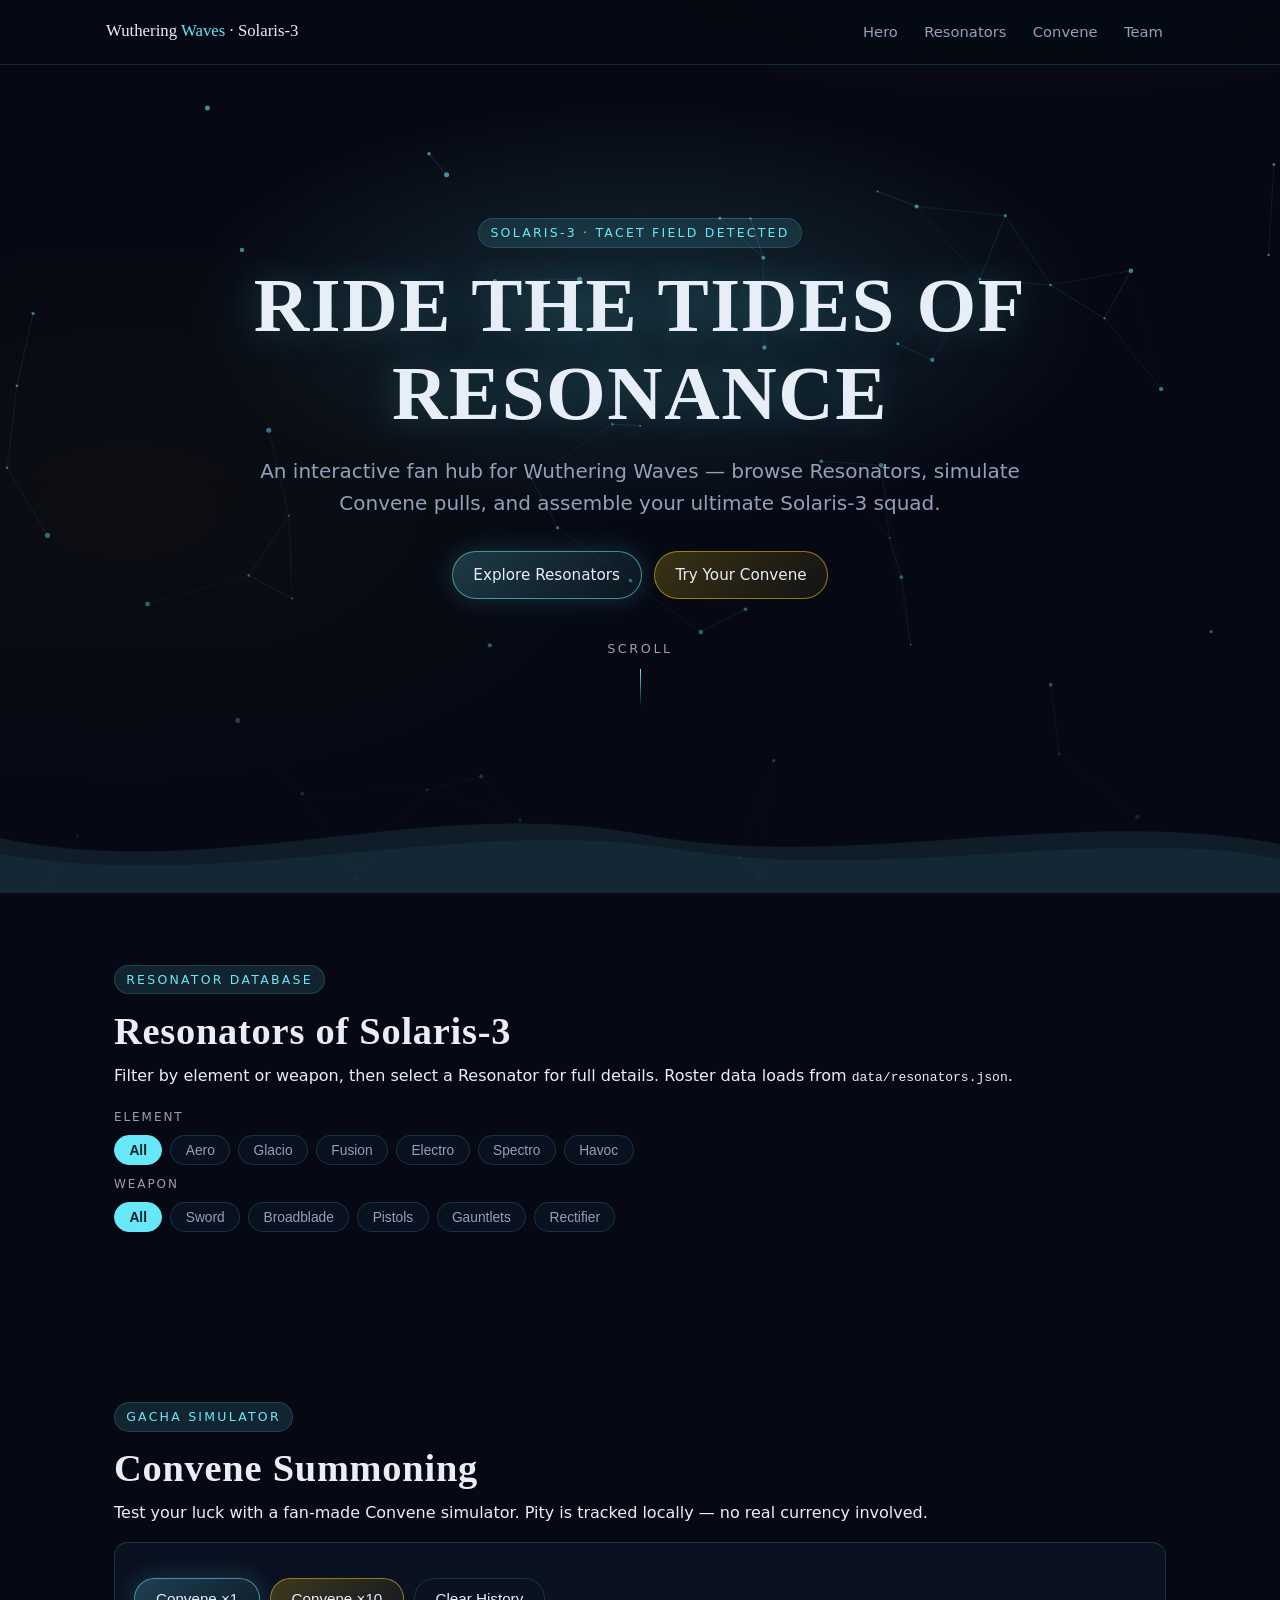
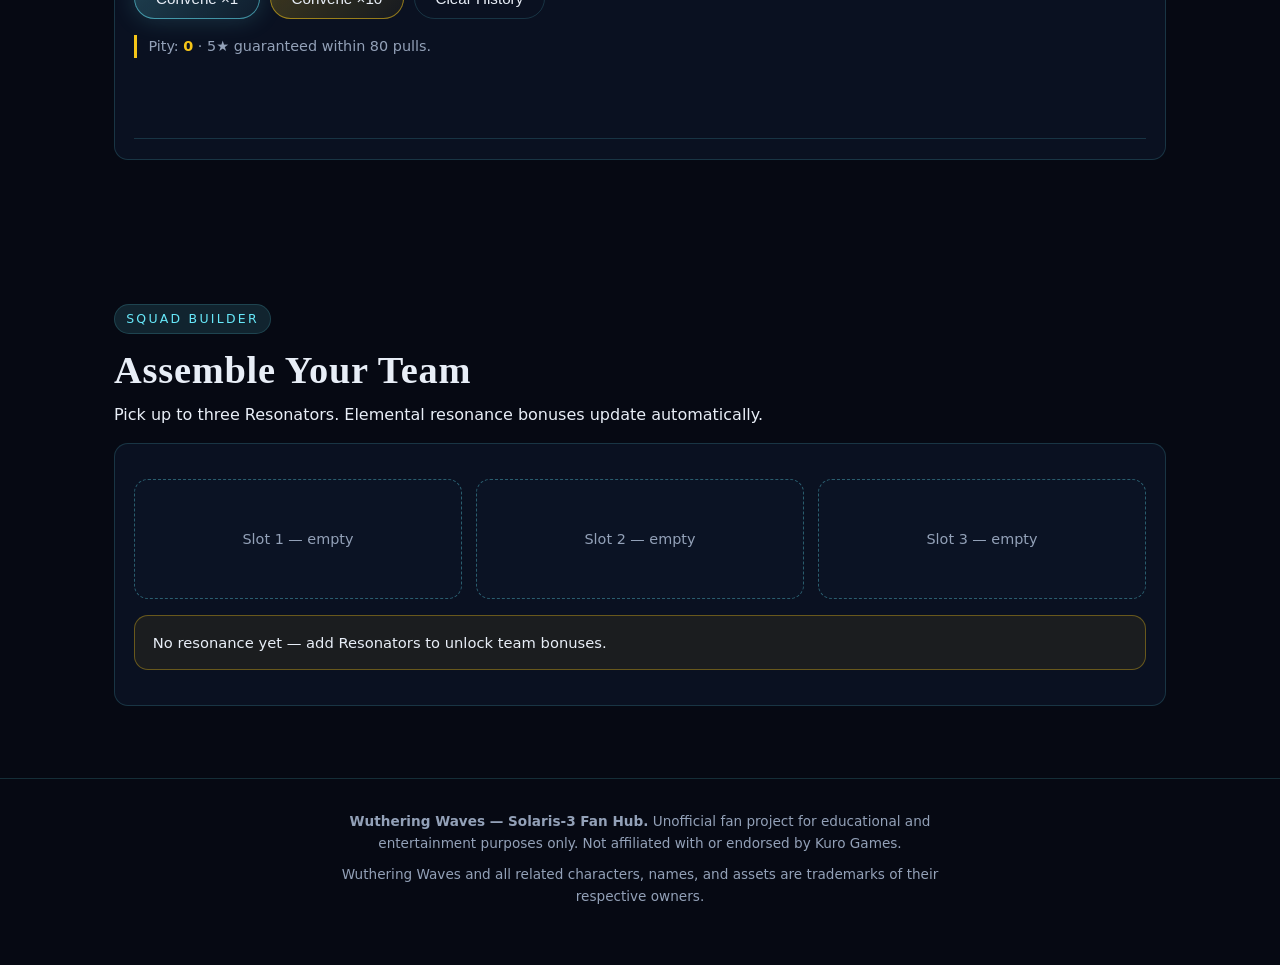
==== index.html @ 02909fed "initial commit" ====
<!DOCTYPE html>
<html lang="en">
<head>
  <meta charset="UTF-8" />
  <meta name="viewport" content="width=device-width, initial-scale=1.0" />
  <meta name="description" content="Wuthering Waves interactive fan website — explore resonators, convene, and team building on Solaris-3." />
  <title>Wuthering Waves — Solaris-3 Fan Hub</title>
  <link rel="stylesheet" href="styles/main.css" />
</head>
<body>
  <header>
    <nav aria-label="Primary">
      <a class="nav-brand" href="#hero">Wuthering <span>Waves</span> · Solaris-3</a>
      <ul class="nav-links">
        <li><a href="#hero">Hero</a></li>
        <li><a href="#resonators">Resonators</a></li>
        <li><a href="#convene">Convene</a></li>
        <li><a href="#team">Team</a></li>
      </ul>
    </nav>
  </header>

  <main>
    <!-- ================= HERO ================= -->
    <section id="hero" aria-labelledby="hero-title">
      <canvas id="tacet-canvas" aria-hidden="true"></canvas>
      <div class="hero-content">
        <span class="section-eyebrow">Solaris-3 · Tacet Field Detected</span>
        <h1 id="hero-title">RIDE THE TIDES OF RESONANCE</h1>
        <p id="hero-subtitle">An interactive fan hub for Wuthering Waves — browse Resonators, simulate Convene pulls, and assemble your ultimate Solaris-3 squad.</p>
        <div id="hero-cta">
          <a class="btn btn-primary" href="#resonators">Explore Resonators</a>
          <a class="btn btn-gold" href="#convene">Try Your Convene</a>
        </div>
        <div class="scroll-cue" aria-hidden="true">Scroll</div>
      </div>
      <svg class="waves" viewBox="0 0 1440 120" preserveAspectRatio="none" aria-hidden="true">
        <path class="wave-path" d="M0,64 C240,110 480,20 720,60 C960,100 1200,30 1440,70 L1440,120 L0,120 Z" fill="rgba(103,232,249,0.10)"></path>
        <path class="wave-path" d="M0,80 C260,120 520,40 760,75 C1000,110 1240,50 1440,85 L1440,120 L0,120 Z" fill="rgba(103,232,249,0.06)"></path>
      </svg>
    </section>

    <!-- ================= RESONATORS ================= -->
    <section id="resonators" aria-labelledby="resonators-heading">
      <span class="section-eyebrow">Resonator Database</span>
      <h2 id="resonators-heading">Resonators of Solaris-3</h2>
      <p class="lead">Filter by element or weapon, then select a Resonator for full details. Roster data loads from <code>data/resonators.json</code>.</p>

      <div id="filter-bar" role="toolbar" aria-label="Resonator filters">
        <div class="filter-row" aria-label="Filter by element">
          <span class="filter-label" id="filter-element-label">Element</span>
          <button class="filter-btn active" data-filter="All" aria-pressed="true">All</button>
          <button class="filter-btn" data-filter="Aero" aria-pressed="false">Aero</button>
          <button class="filter-btn" data-filter="Glacio" aria-pressed="false">Glacio</button>
          <button class="filter-btn" data-filter="Fusion" aria-pressed="false">Fusion</button>
          <button class="filter-btn" data-filter="Electro" aria-pressed="false">Electro</button>
          <button class="filter-btn" data-filter="Spectro" aria-pressed="false">Spectro</button>
          <button class="filter-btn" data-filter="Havoc" aria-pressed="false">Havoc</button>
        </div>
        <div class="filter-row" aria-label="Filter by weapon">
          <span class="filter-label" id="filter-weapon-label">Weapon</span>
          <button class="filter-btn active" data-weapon="All" aria-pressed="true">All</button>
          <button class="filter-btn" data-weapon="Sword" aria-pressed="false">Sword</button>
          <button class="filter-btn" data-weapon="Broadblade" aria-pressed="false">Broadblade</button>
          <button class="filter-btn" data-weapon="Pistols" aria-pressed="false">Pistols</button>
          <button class="filter-btn" data-weapon="Gauntlets" aria-pressed="false">Gauntlets</button>
          <button class="filter-btn" data-weapon="Rectifier" aria-pressed="false">Rectifier</button>
        </div>
      </div>

      <div id="resonator-grid" aria-live="polite">
        <noscript><p>Enable JavaScript to browse the Resonator roster.</p></noscript>
      </div>

      <div id="resonator-modal" class="hidden" role="dialog" aria-modal="true" aria-labelledby="modal-title">
        <div id="modal-card">
          <button id="modal-close" aria-label="Close details">✕</button>
          <!-- js/resonators.js renders details here -->
        </div>
      </div>
    </section>

    <!-- ================= CONVENE ================= -->
    <section id="convene" aria-labelledby="convene-heading">
      <span class="section-eyebrow">Gacha Simulator</span>
      <h2 id="convene-heading">Convene Summoning</h2>
      <p class="lead">Test your luck with a fan-made Convene simulator. Pity is tracked locally — no real currency involved.</p>
      <div class="convene-panel">
        <div class="convene-actions">
          <button id="pull-1" class="btn btn-primary" type="button">Convene ×1</button>
          <button id="pull-10" class="btn btn-gold" type="button">Convene ×10</button>
          <button id="clear-history" class="btn btn-ghost" type="button">Clear History</button>
        </div>
        <div id="pity-counter" aria-live="polite">Pity: <strong>0</strong> · 5★ guaranteed within 80 pulls.</div>
        <div id="convene-results" aria-live="polite"></div>
        <ul id="convene-history" aria-label="Convene history"></ul>
      </div>
    </section>

    <!-- ================= TEAM ================= -->
    <section id="team" aria-labelledby="team-heading">
      <span class="section-eyebrow">Squad Builder</span>
      <h2 id="team-heading">Assemble Your Team</h2>
      <p class="lead">Pick up to three Resonators. Elemental resonance bonuses update automatically.</p>
      <div class="team-panel">
        <div id="team-slots">
          <div class="team-slot" data-slot="0"><span class="slot-empty">Slot 1 — empty</span></div>
          <div class="team-slot" data-slot="1"><span class="slot-empty">Slot 2 — empty</span></div>
          <div class="team-slot" data-slot="2"><span class="slot-empty">Slot 3 — empty</span></div>
        </div>
        <div id="team-bonus" aria-live="polite">No resonance yet — add Resonators to unlock team bonuses.</div>
        <div id="roster-picker" aria-label="Resonator roster picker"></div>
      </div>
    </section>
  </main>

  <footer>
    <p><strong>Wuthering Waves — Solaris-3 Fan Hub.</strong> Unofficial fan project for educational and entertainment purposes only. Not affiliated with or endorsed by Kuro Games.</p>
    <p>Wuthering Waves and all related characters, names, and assets are trademarks of their respective owners.</p>
  </footer>

  <!-- Single module entry point: js/main.js imports and initializes all feature modules. -->
  <script type="module" src="js/main.js"></script>
</body>
</html>
---- styles/main.css ----
/* Solaris-3 dark cinematic theme — mobile-first, vanilla CSS */
:root {
  --bg: #060913;
  --bg-2: #0a1120;
  --panel: rgba(13, 22, 40, 0.72);
  --panel-solid: #0d1628;
  --line: rgba(103, 232, 249, 0.16);
  --text: #e8eef7;
  --muted: #93a1b8;
  --cyan: #67e8f9;
  --cyan-dim: rgba(103, 232, 249, 0.12);
  --gold: #f5c518;
  --gold-soft: rgba(245, 197, 24, 0.16);
  --danger: #f87171;
  --radius: 14px;
  --font-body: system-ui, -apple-system, "Segoe UI", Roboto, Helvetica, Arial, sans-serif;
  --font-heading: Georgia, "Times New Roman", "Noto Serif", serif;
}

* { box-sizing: border-box; }

html { scroll-behavior: smooth; }

body {
  margin: 0;
  background:
    radial-gradient(1200px 600px at 80% -10%, rgba(103, 232, 249, 0.08), transparent 60%),
    radial-gradient(900px 500px at 10% 20%, rgba(245, 197, 24, 0.05), transparent 55%),
    var(--bg);
  color: var(--text);
  font-family: var(--font-body);
  line-height: 1.6;
  min-height: 100vh;
}

h1, h2, h3 {
  font-family: var(--font-heading);
  letter-spacing: 0.02em;
  line-height: 1.15;
  margin: 0 0 0.6rem;
}

p { margin: 0 0 1rem; color: var(--muted); }
section p.lead { color: var(--text); }

a { color: var(--cyan); }
a:hover { color: #a5f3fc; }

.hidden { display: none !important; }

/* ---------- Header / nav ---------- */
header {
  position: sticky;
  top: 0;
  z-index: 50;
  background: rgba(6, 9, 19, 0.82);
  backdrop-filter: blur(12px);
  border-bottom: 1px solid var(--line);
}

header nav {
  max-width: 1100px;
  margin: 0 auto;
  padding: 0.8rem 1rem;
  display: flex;
  align-items: center;
  gap: 1rem;
}

.nav-brand {
  font-family: var(--font-heading);
  font-size: 1.05rem;
  color: var(--text);
  text-decoration: none;
  white-space: nowrap;
}
.nav-brand span { color: var(--cyan); }

.nav-links {
  list-style: none;
  display: flex;
  gap: 0.25rem;
  margin: 0 0 0 auto;
  padding: 0;
  flex-wrap: wrap;
}
.nav-links a {
  display: inline-block;
  padding: 0.45rem 0.7rem;
  border-radius: 999px;
  text-decoration: none;
  color: var(--muted);
  font-size: 0.92rem;
}
.nav-links a:hover,
.nav-links a:focus-visible {
  color: var(--text);
  background: var(--cyan-dim);
}

/* ---------- Layout ---------- */
main { display: block; }

section {
  max-width: 1100px;
  margin: 0 auto;
  padding: 3.5rem 1rem;
}

.section-eyebrow {
  display: inline-block;
  font-size: 0.78rem;
  letter-spacing: 0.18em;
  text-transform: uppercase;
  color: var(--cyan);
  border: 1px solid var(--line);
  background: var(--cyan-dim);
  padding: 0.25rem 0.7rem;
  border-radius: 999px;
  margin-bottom: 0.9rem;
}

section > h2 { font-size: clamp(1.6rem, 4vw, 2.4rem); }

/* ---------- Hero ---------- */
#hero {
  position: relative;
  max-width: none;
  min-height: 92vh;
  display: flex;
  align-items: center;
  justify-content: center;
  text-align: center;
  overflow: hidden;
  padding: 5rem 1rem 7rem;
  isolation: isolate;
}

#tacet-canvas {
  position: absolute;
  inset: 0;
  width: 100%;
  height: 100%;
  z-index: -2;
}

#hero::before {
  content: "";
  position: absolute;
  inset: 0;
  z-index: -1;
  background:
    radial-gradient(700px 320px at 50% 30%, rgba(103, 232, 249, 0.14), transparent 65%),
    linear-gradient(180deg, rgba(6, 9, 19, 0.25) 0%, rgba(6, 9, 19, 0.55) 70%, var(--bg) 100%);
  pointer-events: none;
}

.hero-content { max-width: 820px; }

#hero-title {
  font-size: clamp(2.4rem, 8vw, 4.8rem);
  text-shadow: 0 0 40px rgba(103, 232, 249, 0.25);
  overflow: hidden;
}
#hero-title .char { display: inline-block; will-change: transform, opacity; }
#hero-title .accent { color: var(--cyan); }

#hero-subtitle {
  font-size: clamp(1rem, 2.6vw, 1.25rem);
  color: var(--muted);
  max-width: 60ch;
  margin: 1rem auto 2rem;
}

#hero-cta {
  display: flex;
  gap: 0.75rem;
  justify-content: center;
  flex-wrap: wrap;
}

#hero .waves {
  position: absolute;
  left: 0;
  right: 0;
  bottom: -1px;
  width: 100%;
  height: 120px;
  pointer-events: none;
}
#hero .wave-path { opacity: 0.9; }

.scroll-cue {
  margin: 2.5rem auto 0;
  width: fit-content;
  color: var(--muted);
  font-size: 0.8rem;
  letter-spacing: 0.2em;
  text-transform: uppercase;
}
.scroll-cue::after {
  content: "";
  display: block;
  width: 1px;
  height: 38px;
  margin: 0.6rem auto 0;
  background: linear-gradient(var(--cyan), transparent);
}

/* ---------- Buttons ---------- */
.btn {
  appearance: none;
  border: 1px solid var(--line);
  background: var(--panel);
  color: var(--text);
  padding: 0.7rem 1.3rem;
  border-radius: 999px;
  font-size: 0.95rem;
  cursor: pointer;
  text-decoration: none;
  display: inline-block;
  transition: transform 0.15s ease, border-color 0.15s ease, background 0.15s ease, box-shadow 0.15s ease;
}
.btn:hover {
  border-color: var(--cyan);
  background: var(--cyan-dim);
  transform: translateY(-1px);
}
.btn:focus-visible {
  outline: 2px solid var(--cyan);
  outline-offset: 2px;
}
.btn-primary {
  background: linear-gradient(135deg, rgba(103, 232, 249, 0.22), rgba(103, 232, 249, 0.06));
  border-color: rgba(103, 232, 249, 0.55);
  box-shadow: 0 0 24px rgba(103, 232, 249, 0.18);
}
.btn-gold {
  border-color: rgba(245, 197, 24, 0.55);
  background: linear-gradient(135deg, rgba(245, 197, 24, 0.22), rgba(245, 197, 24, 0.05));
}
.btn-ghost { background: transparent; }
.btn:disabled { opacity: 0.5; cursor: not-allowed; transform: none; }

/* ---------- Resonators ---------- */
#filter-bar {
  display: flex;
  flex-direction: column;
  gap: 0.6rem;
  margin: 1.2rem 0 1.6rem;
}
.filter-row {
  display: flex;
  flex-wrap: wrap;
  gap: 0.5rem;
}
.filter-label {
  width: 100%;
  font-size: 0.75rem;
  letter-spacing: 0.16em;
  text-transform: uppercase;
  color: var(--muted);
}
.filter-btn {
  border: 1px solid var(--line);
  background: rgba(13, 22, 40, 0.6);
  color: var(--muted);
  border-radius: 999px;
  padding: 0.42rem 0.9rem;
  font-size: 0.86rem;
  cursor: pointer;
  transition: all 0.15s ease;
}
.filter-btn:hover { color: var(--text); border-color: var(--cyan); }
.filter-btn.active,
.filter-btn[aria-pressed="true"] {
  color: #06202a;
  background: var(--cyan);
  border-color: var(--cyan);
  font-weight: 600;
}

#resonator-grid {
  display: grid;
  grid-template-columns: 1fr;
  gap: 1rem;
}

/* Card shells — filled by js/resonators.js, styled here */
.resonator-card,
.card {
  background: var(--panel);
  border: 1px solid var(--line);
  border-radius: var(--radius);
  padding: 1.1rem;
  backdrop-filter: blur(8px);
  transition: transform 0.18s ease, border-color 0.18s ease, box-shadow 0.18s ease;
}
.resonator-card:hover,
.card:hover {
  transform: translateY(-3px);
  border-color: rgba(103, 232, 249, 0.5);
  box-shadow: 0 12px 40px rgba(0, 0, 0, 0.45), 0 0 24px rgba(103, 232, 249, 0.12);
}
.resonator-card h3 { margin-bottom: 0.3rem; }
.card-meta {
  display: flex;
  flex-wrap: wrap;
  gap: 0.4rem;
  margin: 0.6rem 0;
}
.tag {
  font-size: 0.75rem;
  border: 1px solid var(--line);
  border-radius: 999px;
  padding: 0.15rem 0.6rem;
  color: var(--muted);
}
.tag.element-Aero { color: #86efac; border-color: rgba(134, 239, 172, 0.4); }
.tag.element-Glacio { color: #bae6fd; border-color: rgba(186, 230, 253, 0.4); }
.tag.element-Fusion { color: #fdba74; border-color: rgba(253, 186, 116, 0.4); }
.tag.element-Electro { color: #c4b5fd; border-color: rgba(196, 181, 253, 0.4); }
.tag.element-Spectro { color: var(--gold); border-color: rgba(245, 197, 24, 0.45); }
.tag.element-Havoc { color: #f9a8d4; border-color: rgba(249, 168, 212, 0.4); }

/* Gold 5-star glow */
.rarity-5 {
  border-color: rgba(245, 197, 24, 0.55) !important;
  box-shadow: 0 0 0 1px rgba(245, 197, 24, 0.25), 0 0 28px rgba(245, 197, 24, 0.18);
}
.stars { color: var(--gold); letter-spacing: 0.1em; }
.rarity-4 .stars { color: #cbd5e1; }

/* ---------- Modal ---------- */
#resonator-modal {
  position: fixed;
  inset: 0;
  z-index: 100;
  display: flex;
  align-items: center;
  justify-content: center;
  padding: 1rem;
  background: rgba(3, 5, 12, 0.72);
  backdrop-filter: blur(6px);
}
#modal-card {
  position: relative;
  width: min(560px, 100%);
  max-height: 85vh;
  overflow: auto;
  background: var(--panel-solid);
  border: 1px solid rgba(103, 232, 249, 0.3);
  border-radius: 18px;
  padding: 1.6rem;
  box-shadow: 0 30px 80px rgba(0, 0, 0, 0.6);
}
#modal-close {
  position: absolute;
  top: 0.7rem;
  right: 0.7rem;
  width: 2.2rem;
  height: 2.2rem;
  border-radius: 50%;
  border: 1px solid var(--line);
  background: rgba(255, 255, 255, 0.06);
  color: var(--text);
  cursor: pointer;
  font-size: 1rem;
}
#modal-close:hover { border-color: var(--cyan); }

/* ---------- Convene ---------- */
#convene .convene-panel,
#team .team-panel {
  background: var(--panel);
  border: 1px solid var(--line);
  border-radius: var(--radius);
  padding: 1.2rem;
}
.convene-actions {
  display: flex;
  flex-wrap: wrap;
  gap: 0.6rem;
  margin: 1rem 0;
}
#pity-counter {
  font-size: 0.9rem;
  color: var(--muted);
  border-left: 3px solid var(--gold);
  padding-left: 0.7rem;
  margin: 0.8rem 0;
}
#pity-counter strong { color: var(--gold); }
#convene-results {
  display: grid;
  grid-template-columns: repeat(auto-fill, minmax(140px, 1fr));
  gap: 0.7rem;
  margin: 1rem 0;
  min-height: 3rem;
}
#convene-results .pull {
  border: 1px solid var(--line);
  border-radius: 10px;
  padding: 0.7rem;
  text-align: center;
  background: rgba(255, 255, 255, 0.03);
}
#convene-results .pull.gold {
  border-color: rgba(245, 197, 24, 0.6);
  background: var(--gold-soft);
  box-shadow: 0 0 18px rgba(245, 197, 24, 0.25);
}
#convene-history {
  list-style: none;
  margin: 0.6rem 0 0;
  padding: 0;
  max-height: 220px;
  overflow: auto;
  border-top: 1px solid var(--line);
}
#convene-history li {
  padding: 0.5rem 0.2rem;
  border-bottom: 1px solid rgba(103, 232, 249, 0.08);
  font-size: 0.9rem;
  color: var(--muted);
}

/* ---------- Team ---------- */
#team-slots {
  display: grid;
  grid-template-columns: 1fr;
  gap: 0.9rem;
  margin: 1rem 0;
}
.team-slot {
  min-height: 120px;
  border: 1px dashed rgba(103, 232, 249, 0.35);
  border-radius: var(--radius);
  background: rgba(13, 22, 40, 0.5);
  padding: 1rem;
  display: flex;
  align-items: center;
  justify-content: center;
  text-align: center;
  color: var(--muted);
  transition: border-color 0.15s ease, background 0.15s ease;
}
.team-slot.filled {
  border-style: solid;
  border-color: rgba(103, 232, 249, 0.5);
  color: var(--text);
  background: var(--panel);
}
.team-slot .slot-empty { font-size: 0.9rem; }
#team-bonus {
  border: 1px solid rgba(245, 197, 24, 0.35);
  background: rgba(245, 197, 24, 0.07);
  border-radius: var(--radius);
  padding: 0.9rem 1.1rem;
  margin: 1rem 0;
  font-size: 0.92rem;
}
#roster-picker {
  display: grid;
  grid-template-columns: repeat(auto-fill, minmax(150px, 1fr));
  gap: 0.7rem;
  margin-top: 1rem;
}
#roster-picker .pick {
  border: 1px solid var(--line);
  border-radius: 10px;
  background: rgba(255, 255, 255, 0.03);
  color: var(--text);
  padding: 0.7rem;
  cursor: pointer;
  font-size: 0.88rem;
}
#roster-picker .pick:hover { border-color: var(--cyan); }
#roster-picker .pick:disabled { opacity: 0.45; cursor: not-allowed; }

/* ---------- JS-rendered components (resonators / convene / team) ---------- */
/* Resonator cards — created by js/resonators.js as article.res-card */
.res-card {
  background: var(--panel);
  border: 1px solid var(--line);
  border-radius: var(--radius);
  padding: 1.1rem;
  backdrop-filter: blur(8px);
  cursor: pointer;
  transition: transform 0.18s ease, border-color 0.18s ease, box-shadow 0.18s ease;
}
.res-card:hover,
.res-card:focus-visible {
  transform: translateY(-3px);
  border-color: rgba(103, 232, 249, 0.5);
  box-shadow: 0 12px 40px rgba(0, 0, 0, 0.45), 0 0 24px rgba(103, 232, 249, 0.12);
}
.res-avatar {
  width: 3rem;
  height: 3rem;
  border-radius: 50%;
  display: flex;
  align-items: center;
  justify-content: center;
  font-family: var(--font-heading);
  font-size: 1.4rem;
  font-weight: 700;
  color: #060913;
  margin-bottom: 0.7rem;
}
.res-avatar-lg { width: 4rem; height: 4rem; font-size: 1.9rem; }
.res-name { margin-bottom: 0.3rem; }
.res-weapon, .res-role { font-size: 0.88rem; color: var(--muted); margin: 0 0 0.3rem; }
.res-rarity { color: var(--gold); letter-spacing: 0.1em; }
.res-description { font-size: 0.92rem; }
.res-skills { margin: 0.6rem 0 0; padding-left: 1.2rem; color: var(--muted); font-size: 0.9rem; }
.res-skills li { margin-bottom: 0.35rem; }
.res-skills-empty { color: var(--muted); font-size: 0.9rem; }
.res-empty { color: var(--muted); padding: 1rem 0; }
.element-badge {
  display: inline-block;
  font-size: 0.75rem;
  border: 1px solid var(--line);
  border-radius: 999px;
  padding: 0.15rem 0.6rem;
  color: var(--muted);
  margin-bottom: 0.4rem;
}
.element-badge.element-aero { color: #86efac; border-color: rgba(134, 239, 172, 0.4); }
.element-badge.element-glacio { color: #bae6fd; border-color: rgba(186, 230, 253, 0.4); }
.element-badge.element-fusion { color: #fdba74; border-color: rgba(253, 186, 116, 0.4); }
.element-badge.element-electro { color: #c4b5fd; border-color: rgba(196, 181, 253, 0.4); }
.element-badge.element-spectro { color: var(--gold); border-color: rgba(245, 197, 24, 0.45); }
.element-badge.element-havoc { color: #f9a8d4; border-color: rgba(249, 168, 212, 0.4); }

/* Convene pull cards — created by js/convene.js as .pull-card.rarity-N */
.pull-card {
  border: 1px solid var(--line);
  border-radius: 10px;
  padding: 0.7rem;
  text-align: center;
  background: rgba(255, 255, 255, 0.03);
  display: flex;
  flex-direction: column;
  gap: 0.25rem;
}
.pull-card.rarity-4 { border-color: rgba(203, 213, 225, 0.55); }
.pull-card.rarity-5 {
  border-color: rgba(245, 197, 24, 0.6);
  background: var(--gold-soft);
  box-shadow: 0 0 18px rgba(245, 197, 24, 0.25);
}
.pull-name { font-size: 0.88rem; color: var(--text); }
.pull-stars { font-size: 0.85rem; color: var(--muted); letter-spacing: 0.1em; }
.rarity-5 .pull-stars { color: var(--gold); }
.rarity-4 .pull-stars { color: #cbd5e1; }
/* Convene history rows — <li class="history-item rarity-N"> */
.history-item { display: flex; gap: 0.6rem; align-items: baseline; }
.history-item .history-no { color: var(--cyan); font-size: 0.8rem; min-width: 3ch; }
.history-item .history-name { flex: 1; color: var(--text); }
.history-item .history-stars { letter-spacing: 0.1em; }
.history-item.rarity-5 .history-stars { color: var(--gold); }
.history-item.rarity-4 .history-stars { color: #cbd5e1; }

/* Team builder — created by js/team.js */
.team-slot.selected {
  border-color: var(--gold);
  box-shadow: 0 0 0 1px rgba(245, 197, 24, 0.5), 0 0 18px rgba(245, 197, 24, 0.2);
}
.team-slot .slot-name { font-weight: 600; display: block; }
.team-slot .slot-meta { font-size: 0.85rem; color: var(--muted); display: block; }
.roster-btn {
  border: 1px solid var(--line);
  border-radius: 10px;
  background: rgba(255, 255, 255, 0.03);
  color: var(--text);
  padding: 0.7rem;
  cursor: pointer;
  font-size: 0.88rem;
  transition: border-color 0.15s ease, background 0.15s ease;
}
.roster-btn:hover { border-color: var(--cyan); }
.roster-btn.in-team {
  border-color: rgba(103, 232, 249, 0.6);
  background: var(--cyan-dim);
}

/* ---------- Footer ---------- */
footer {
  border-top: 1px solid var(--line);
  padding: 2rem 1rem 3rem;
  text-align: center;
  color: var(--muted);
  font-size: 0.85rem;
}
footer p { max-width: 70ch; margin: 0 auto 0.6rem; }

/* ---------- Breakpoints ---------- */
@media (min-width: 640px) {
  #resonator-grid { grid-template-columns: repeat(2, 1fr); }
  #team-slots { grid-template-columns: repeat(3, 1fr); }
  #filter-bar { flex-direction: row; flex-wrap: wrap; align-items: flex-end; }
  .filter-row { align-items: center; }
}

@media (min-width: 1024px) {
  #resonator-grid { grid-template-columns: repeat(4, 1fr); }
  section { padding: 4.5rem 1.5rem; }
}

/* ---------- Accessibility ---------- */
:focus-visible { outline: 2px solid var(--cyan); outline-offset: 2px; }

@media (prefers-reduced-motion: reduce) {
  html { scroll-behavior: auto; }
  *, *::before, *::after {
    animation-duration: 0.001s !important;
    transition-duration: 0.001s !important;
  }
}
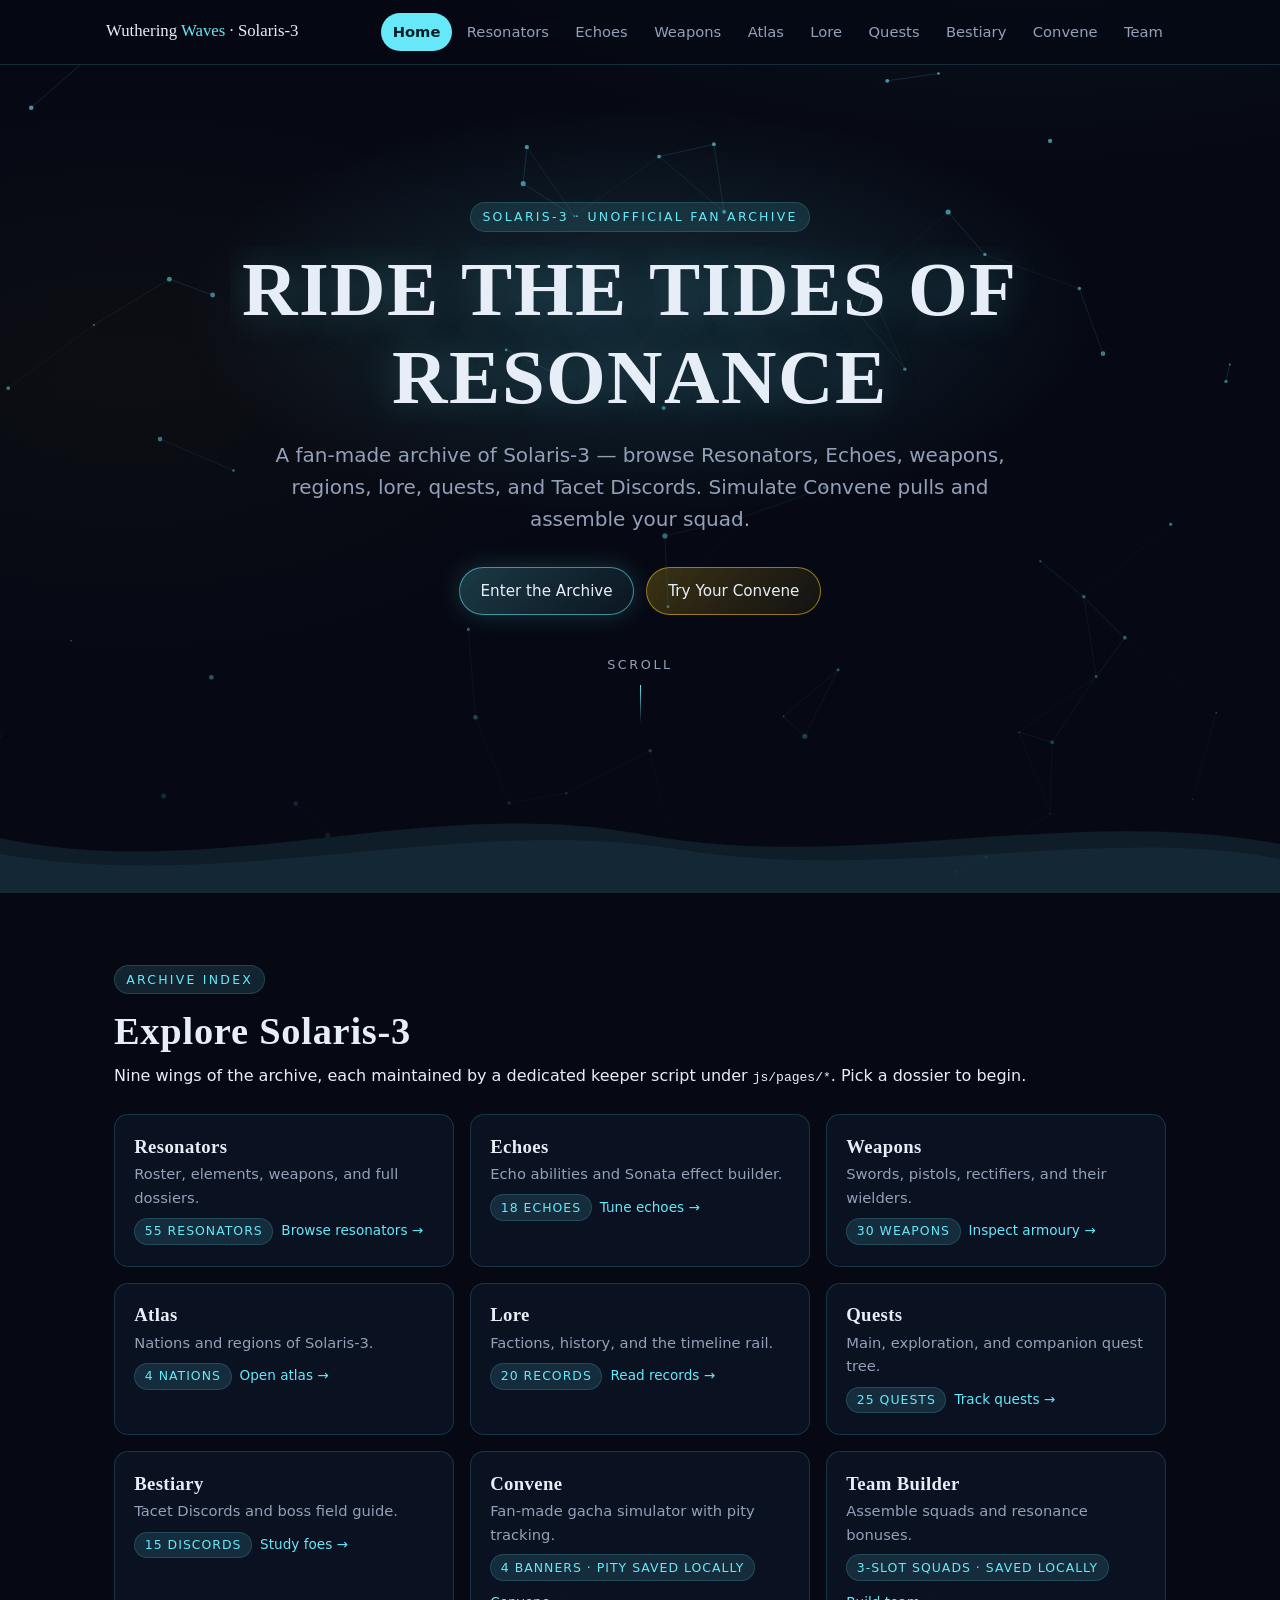
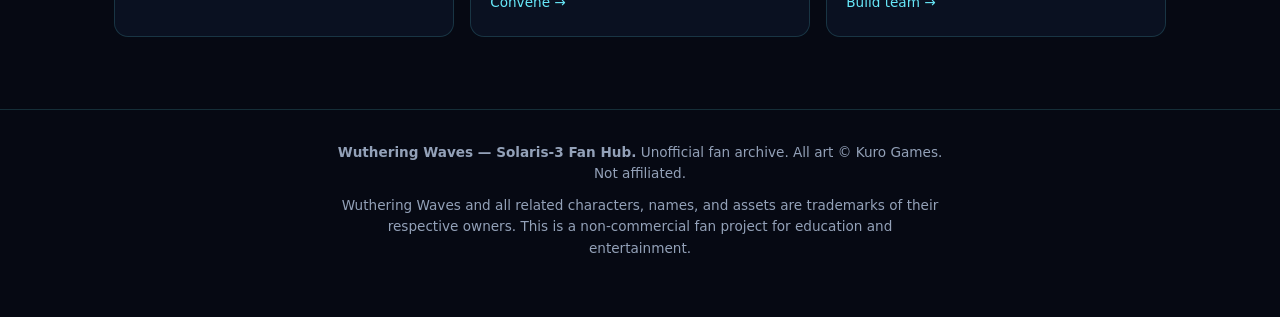
==== commit 509de04e: "revamp" ====
--- a/index.html
+++ b/index.html
@@ -3,34 +3,44 @@
 <head>
   <meta charset="UTF-8" />
   <meta name="viewport" content="width=device-width, initial-scale=1.0" />
-  <meta name="description" content="Wuthering Waves interactive fan website — explore resonators, convene, and team building on Solaris-3." />
-  <title>Wuthering Waves — Solaris-3 Fan Hub</title>
+  <meta name="description" content="Wuthering Waves unofficial fan archive — hub for resonators, echoes, weapons, atlas, lore, quests, bestiary, convene, and team building." />
+  <title>Wuthering Waves — Solaris-3 Fan Archive</title>
   <link rel="stylesheet" href="styles/main.css" />
+  <link rel="stylesheet" href="styles/pages.css" />
 </head>
 <body>
-  <header>
-    <nav aria-label="Primary">
-      <a class="nav-brand" href="#hero">Wuthering <span>Waves</span> · Solaris-3</a>
+  <a class="skip-link" href="#hub">Skip to archive index</a>
+
+  <header data-shared-nav>
+    <nav class="nav-inner" aria-label="Primary">
+      <a class="nav-brand" href="index.html">Wuthering <span>Waves</span> · Solaris-3</a>
+      <button class="nav-toggle" type="button" aria-expanded="false" aria-label="Toggle navigation menu">☰</button>
       <ul class="nav-links">
-        <li><a href="#hero">Hero</a></li>
-        <li><a href="#resonators">Resonators</a></li>
-        <li><a href="#convene">Convene</a></li>
-        <li><a href="#team">Team</a></li>
+        <li><a href="index.html">Home</a></li>
+        <li><a href="resonators.html">Resonators</a></li>
+        <li><a href="echoes.html">Echoes</a></li>
+        <li><a href="weapons.html">Weapons</a></li>
+        <li><a href="atlas.html">Atlas</a></li>
+        <li><a href="lore.html">Lore</a></li>
+        <li><a href="quests.html">Quests</a></li>
+        <li><a href="bestiary.html">Bestiary</a></li>
+        <li><a href="convene.html">Convene</a></li>
+        <li><a href="team.html">Team</a></li>
       </ul>
     </nav>
   </header>
 
-  <main>
+  <main id="page-home">
     <!-- ================= HERO ================= -->
     <section id="hero" aria-labelledby="hero-title">
       <canvas id="tacet-canvas" aria-hidden="true"></canvas>
       <div class="hero-content">
-        <span class="section-eyebrow">Solaris-3 · Tacet Field Detected</span>
+        <span class="section-eyebrow">Solaris-3 · Unofficial Fan Archive</span>
         <h1 id="hero-title">RIDE THE TIDES OF RESONANCE</h1>
-        <p id="hero-subtitle">An interactive fan hub for Wuthering Waves — browse Resonators, simulate Convene pulls, and assemble your ultimate Solaris-3 squad.</p>
+        <p id="hero-subtitle">A fan-made archive of Solaris-3 — browse Resonators, Echoes, weapons, regions, lore, quests, and Tacet Discords. Simulate Convene pulls and assemble your squad.</p>
         <div id="hero-cta">
-          <a class="btn btn-primary" href="#resonators">Explore Resonators</a>
-          <a class="btn btn-gold" href="#convene">Try Your Convene</a>
+          <a class="btn btn-primary" href="#hub">Enter the Archive</a>
+          <a class="btn btn-gold" href="convene.html">Try Your Convene</a>
         </div>
         <div class="scroll-cue" aria-hidden="true">Scroll</div>
       </div>
@@ -40,86 +50,30 @@
       </svg>
     </section>
 
-    <!-- ================= RESONATORS ================= -->
-    <section id="resonators" aria-labelledby="resonators-heading">
-      <span class="section-eyebrow">Resonator Database</span>
-      <h2 id="resonators-heading">Resonators of Solaris-3</h2>
-      <p class="lead">Filter by element or weapon, then select a Resonator for full details. Roster data loads from <code>data/resonators.json</code>.</p>
-
-      <div id="filter-bar" role="toolbar" aria-label="Resonator filters">
-        <div class="filter-row" aria-label="Filter by element">
-          <span class="filter-label" id="filter-element-label">Element</span>
-          <button class="filter-btn active" data-filter="All" aria-pressed="true">All</button>
-          <button class="filter-btn" data-filter="Aero" aria-pressed="false">Aero</button>
-          <button class="filter-btn" data-filter="Glacio" aria-pressed="false">Glacio</button>
-          <button class="filter-btn" data-filter="Fusion" aria-pressed="false">Fusion</button>
-          <button class="filter-btn" data-filter="Electro" aria-pressed="false">Electro</button>
-          <button class="filter-btn" data-filter="Spectro" aria-pressed="false">Spectro</button>
-          <button class="filter-btn" data-filter="Havoc" aria-pressed="false">Havoc</button>
-        </div>
-        <div class="filter-row" aria-label="Filter by weapon">
-          <span class="filter-label" id="filter-weapon-label">Weapon</span>
-          <button class="filter-btn active" data-weapon="All" aria-pressed="true">All</button>
-          <button class="filter-btn" data-weapon="Sword" aria-pressed="false">Sword</button>
-          <button class="filter-btn" data-weapon="Broadblade" aria-pressed="false">Broadblade</button>
-          <button class="filter-btn" data-weapon="Pistols" aria-pressed="false">Pistols</button>
-          <button class="filter-btn" data-weapon="Gauntlets" aria-pressed="false">Gauntlets</button>
-          <button class="filter-btn" data-weapon="Rectifier" aria-pressed="false">Rectifier</button>
-        </div>
-      </div>
-
-      <div id="resonator-grid" aria-live="polite">
-        <noscript><p>Enable JavaScript to browse the Resonator roster.</p></noscript>
-      </div>
-
-      <div id="resonator-modal" class="hidden" role="dialog" aria-modal="true" aria-labelledby="modal-title">
-        <div id="modal-card">
-          <button id="modal-close" aria-label="Close details">✕</button>
-          <!-- js/resonators.js renders details here -->
-        </div>
-      </div>
-    </section>
-
-    <!-- ================= CONVENE ================= -->
-    <section id="convene" aria-labelledby="convene-heading">
-      <span class="section-eyebrow">Gacha Simulator</span>
-      <h2 id="convene-heading">Convene Summoning</h2>
-      <p class="lead">Test your luck with a fan-made Convene simulator. Pity is tracked locally — no real currency involved.</p>
-      <div class="convene-panel">
-        <div class="convene-actions">
-          <button id="pull-1" class="btn btn-primary" type="button">Convene ×1</button>
-          <button id="pull-10" class="btn btn-gold" type="button">Convene ×10</button>
-          <button id="clear-history" class="btn btn-ghost" type="button">Clear History</button>
-        </div>
-        <div id="pity-counter" aria-live="polite">Pity: <strong>0</strong> · 5★ guaranteed within 80 pulls.</div>
-        <div id="convene-results" aria-live="polite"></div>
-        <ul id="convene-history" aria-label="Convene history"></ul>
-      </div>
-    </section>
-
-    <!-- ================= TEAM ================= -->
-    <section id="team" aria-labelledby="team-heading">
-      <span class="section-eyebrow">Squad Builder</span>
-      <h2 id="team-heading">Assemble Your Team</h2>
-      <p class="lead">Pick up to three Resonators. Elemental resonance bonuses update automatically.</p>
-      <div class="team-panel">
-        <div id="team-slots">
-          <div class="team-slot" data-slot="0"><span class="slot-empty">Slot 1 — empty</span></div>
-          <div class="team-slot" data-slot="1"><span class="slot-empty">Slot 2 — empty</span></div>
-          <div class="team-slot" data-slot="2"><span class="slot-empty">Slot 3 — empty</span></div>
-        </div>
-        <div id="team-bonus" aria-live="polite">No resonance yet — add Resonators to unlock team bonuses.</div>
-        <div id="roster-picker" aria-label="Resonator roster picker"></div>
-      </div>
+    <!-- ================= HUB ================= -->
+    <section id="hub" aria-labelledby="hub-heading">
+      <span class="section-eyebrow">Archive Index</span>
+      <h2 id="hub-heading">Explore Solaris-3</h2>
+      <p class="lead">Nine wings of the archive, each maintained by a dedicated keeper script under <code>js/pages/*</code>. Pick a dossier to begin.</p>
+      <ul class="hub-grid">
+        <li class="hub-card" data-reveal><a href="resonators.html"><h3>Resonators</h3><p>Roster, elements, weapons, and full dossiers.</p><span class="hub-count" data-count-for="resonators">55 Resonators</span><span class="hub-cta">Browse resonators →</span></a></li>
+        <li class="hub-card" data-reveal><a href="echoes.html"><h3>Echoes</h3><p>Echo abilities and Sonata effect builder.</p><span class="hub-count" data-count-for="echoes">18 Echoes</span><span class="hub-cta">Tune echoes →</span></a></li>
+        <li class="hub-card" data-reveal><a href="weapons.html"><h3>Weapons</h3><p>Swords, pistols, rectifiers, and their wielders.</p><span class="hub-count" data-count-for="weapons">30 Weapons</span><span class="hub-cta">Inspect armoury →</span></a></li>
+        <li class="hub-card" data-reveal><a href="atlas.html"><h3>Atlas</h3><p>Nations and regions of Solaris-3.</p><span class="hub-count" data-count-for="regions">4 Nations</span><span class="hub-cta">Open atlas →</span></a></li>
+        <li class="hub-card" data-reveal><a href="lore.html"><h3>Lore</h3><p>Factions, history, and the timeline rail.</p><span class="hub-count" data-count-for="lore">20 Records</span><span class="hub-cta">Read records →</span></a></li>
+        <li class="hub-card" data-reveal><a href="quests.html"><h3>Quests</h3><p>Main, exploration, and companion quest tree.</p><span class="hub-count" data-count-for="quests">25 Quests</span><span class="hub-cta">Track quests →</span></a></li>
+        <li class="hub-card" data-reveal><a href="bestiary.html"><h3>Bestiary</h3><p>Tacet Discords and boss field guide.</p><span class="hub-count" data-count-for="discords">15 Discords</span><span class="hub-cta">Study foes →</span></a></li>
+        <li class="hub-card" data-reveal><a href="convene.html"><h3>Convene</h3><p>Fan-made gacha simulator with pity tracking.</p><span class="hub-count">4 Banners · pity saved locally</span><span class="hub-cta">Convene →</span></a></li>
+        <li class="hub-card" data-reveal><a href="team.html"><h3>Team Builder</h3><p>Assemble squads and resonance bonuses.</p><span class="hub-count">3-slot squads · saved locally</span><span class="hub-cta">Build team →</span></a></li>
+      </ul>
     </section>
   </main>
 
-  <footer>
-    <p><strong>Wuthering Waves — Solaris-3 Fan Hub.</strong> Unofficial fan project for educational and entertainment purposes only. Not affiliated with or endorsed by Kuro Games.</p>
-    <p>Wuthering Waves and all related characters, names, and assets are trademarks of their respective owners.</p>
+  <footer data-shared-footer>
+    <p><strong>Wuthering Waves — Solaris-3 Fan Hub.</strong> Unofficial fan archive. All art © Kuro Games. Not affiliated.</p>
+    <p>Wuthering Waves and all related characters, names, and assets are trademarks of their respective owners. This is a non-commercial fan project for education and entertainment.</p>
   </footer>
 
-  <!-- Single module entry point: js/main.js imports and initializes all feature modules. -->
-  <script type="module" src="js/main.js"></script>
+  <script type="module" src="js/common/layout.js"></script>
 </body>
 </html>
--- a/styles/main.css
+++ b/styles/main.css
@@ -611,6 +611,79 @@
 /* ---------- Accessibility ---------- */
 :focus-visible { outline: 2px solid var(--cyan); outline-offset: 2px; }
 
+.skip-link {
+  position: absolute;
+  left: 1rem;
+  top: -4rem;
+  z-index: 200;
+  background: var(--cyan);
+  color: #06202a;
+  padding: 0.6rem 1rem;
+  border-radius: 0 0 10px 10px;
+  font-weight: 600;
+  text-decoration: none;
+  transition: top 0.15s ease;
+}
+.skip-link:focus { top: 0; }
+
+.visually-hidden {
+  position: absolute !important;
+  width: 1px; height: 1px;
+  margin: -1px; padding: 0; border: 0;
+  clip: rect(0 0 0 0); clip-path: inset(50%);
+  overflow: hidden; white-space: nowrap;
+}
+
+/* ---------- Shared multi-page shell ---------- */
+header nav.nav-inner {
+  max-width: 1100px;
+  margin: 0 auto;
+  padding: 0.8rem 1rem;
+  display: flex;
+  align-items: center;
+  gap: 1rem;
+}
+
+.nav-toggle {
+  display: none;
+  margin-left: auto;
+  background: var(--panel);
+  border: 1px solid var(--line);
+  color: var(--text);
+  border-radius: 10px;
+  font-size: 1.1rem;
+  line-height: 1;
+  padding: 0.45rem 0.65rem;
+  cursor: pointer;
+}
+.nav-toggle:hover { border-color: var(--cyan); }
+
+.nav-links a.active,
+.nav-links a[aria-current="page"] {
+  color: #06202a;
+  background: var(--cyan);
+  font-weight: 600;
+}
+
+/* Scroll-reveal (enhanced by js/common/reveal.js; visible by default, no-JS safe) */
+[data-reveal] { opacity: 1; }
+[data-reveal].revealed { opacity: 1; }
+.js-reveal-pending [data-reveal]:not(.revealed) { opacity: 0.001; }
+
+@media (max-width: 860px) {
+  .nav-toggle { display: inline-block; }
+  header nav.nav-inner { flex-wrap: wrap; }
+  header .nav-links {
+    display: none;
+    width: 100%;
+    flex-direction: column;
+    gap: 0.15rem;
+    margin: 0.4rem 0 0;
+  }
+  header .nav-links.open { display: flex; }
+  header .nav-links a { display: block; padding: 0.6rem 0.8rem; }
+}
+
 @media (prefers-reduced-motion: reduce) {
   html { scroll-behavior: auto; }
   *, *::before, *::after {
--- a/styles/pages.css
+++ b/styles/pages.css
@@ -0,0 +1,264 @@
+/* styles/pages.css — archive page components (extends styles/main.css theme).
+   Vanilla CSS, mobile-first. Companion to main.css vars:
+   --bg #060913 · --cyan #67e8f9 · --gold #f5c518 */
+
+.page-head { max-width: 1100px; margin: 0 auto; padding: 3rem 1rem 0.5rem; }
+.page-head h1 { font-size: clamp(1.9rem, 5vw, 3rem); }
+.archive-section { padding-top: 1.5rem; }
+
+/* ---------- Hub cards (index.html) ---------- */
+.hub-grid {
+  display: grid;
+  grid-template-columns: 1fr;
+  gap: 1rem;
+  margin: 1.6rem 0 0;
+  padding: 0;
+  list-style: none;
+}
+.hub-card a {
+  display: block;
+  height: 100%;
+  padding: 1.3rem 1.2rem;
+  border: 1px solid var(--line);
+  border-radius: var(--radius);
+  background: var(--panel);
+  text-decoration: none;
+  backdrop-filter: blur(8px);
+  transition: transform 0.18s ease, border-color 0.18s ease, box-shadow 0.18s ease;
+}
+.hub-card a:hover {
+  transform: translateY(-3px);
+  border-color: rgba(103, 232, 249, 0.5);
+  box-shadow: 0 12px 40px rgba(0, 0, 0, 0.45), 0 0 24px rgba(103, 232, 249, 0.12);
+}
+.hub-card h3 { color: var(--text); margin-bottom: 0.3rem; }
+.hub-card p { font-size: 0.92rem; margin: 0; }
+.hub-card .hub-cta { display: inline-block; margin-top: 0.7rem; font-size: 0.85rem; color: var(--cyan); }
+
+/* ---------- Archive grids (resonators/echoes/weapons/bestiary/lore) ---------- */
+.archive-grid {
+  display: grid;
+  grid-template-columns: 1fr;
+  gap: 1rem;
+  margin: 1.2rem 0;
+}
+.archive-card {
+  background: var(--panel);
+  border: 1px solid var(--line);
+  border-radius: var(--radius);
+  padding: 1.1rem;
+  backdrop-filter: blur(8px);
+  transition: transform 0.18s ease, border-color 0.18s ease, box-shadow 0.18s ease;
+}
+.archive-card:hover {
+  transform: translateY(-3px);
+  border-color: rgba(103, 232, 249, 0.5);
+  box-shadow: 0 12px 40px rgba(0, 0, 0, 0.45), 0 0 24px rgba(103, 232, 249, 0.12);
+}
+.search-row { display: flex; gap: 0.6rem; flex-wrap: wrap; align-items: center; margin: 1rem 0; }
+.search-input {
+  flex: 1 1 220px;
+  background: rgba(13, 22, 40, 0.6);
+  border: 1px solid var(--line);
+  border-radius: 999px;
+  color: var(--text);
+  padding: 0.55rem 1rem;
+  font-size: 0.92rem;
+}
+.search-input::placeholder { color: var(--muted); }
+
+/* ---------- Resonator dossier (resonator.html) ---------- */
+.dossier {
+  background: var(--panel);
+  border: 1px solid var(--line);
+  border-radius: 18px;
+  padding: 1.6rem;
+  margin: 1.2rem 0;
+}
+.dossier-head { display: flex; gap: 1rem; align-items: center; flex-wrap: wrap; }
+.dossier-portrait {
+  width: 5rem; height: 5rem; border-radius: 50%;
+  display: flex; align-items: center; justify-content: center;
+  font-family: var(--font-heading); font-size: 2rem; font-weight: 700;
+  color: #060913; background: linear-gradient(135deg, var(--cyan), #a5f3fc);
+  flex: 0 0 auto;
+}
+.dossier-loading { color: var(--muted); }
+.dossier-tabs { display: flex; gap: 0.5rem; flex-wrap: wrap; margin: 1rem 0; }
+.dossier-tab {
+  border: 1px solid var(--line); background: transparent; color: var(--muted);
+  border-radius: 999px; padding: 0.42rem 0.95rem; cursor: pointer; font-size: 0.86rem;
+}
+.dossier-tab.active { background: var(--cyan); border-color: var(--cyan); color: #06202a; font-weight: 600; }
+
+/* ---------- Sonata builder (echoes.html) ---------- */
+.sonata-panel, .banner-panel, .region-panel, .quest-panel {
+  background: var(--panel);
+  border: 1px solid var(--line);
+  border-radius: var(--radius);
+  padding: 1.2rem;
+  margin: 1.2rem 0;
+}
+.sonata-slots { display: flex; gap: 0.6rem; flex-wrap: wrap; margin: 0.8rem 0; }
+.sonata-slot {
+  min-width: 96px; min-height: 64px; flex: 1 1 96px;
+  border: 1px dashed rgba(103, 232, 249, 0.35); border-radius: 10px;
+  display: flex; align-items: center; justify-content: center;
+  color: var(--muted); font-size: 0.85rem; text-align: center; padding: 0.5rem;
+}
+.sonata-slot.filled { border-style: solid; border-color: rgba(103,232,249,0.55); color: var(--text); }
+#sonata-preview { font-size: 0.92rem; color: var(--muted); border-left: 3px solid var(--cyan); padding-left: 0.7rem; }
+
+/* ---------- Banner switcher (convene.html) ---------- */
+.banner-switcher { display: flex; gap: 0.5rem; flex-wrap: wrap; margin: 1rem 0; }
+.banner-btn {
+  border: 1px solid var(--line); background: rgba(13,22,40,0.6); color: var(--muted);
+  border-radius: 999px; padding: 0.5rem 1.1rem; cursor: pointer; font-size: 0.88rem;
+}
+.banner-btn.active { background: var(--gold); border-color: var(--gold); color: #231a02; font-weight: 600; }
+.banner-art {
+  border: 1px solid var(--line); border-radius: var(--radius);
+  min-height: 140px; display: flex; align-items: center; justify-content: center;
+  color: var(--muted); margin-bottom: 1rem;
+  background: linear-gradient(135deg, rgba(103,232,249,0.08), rgba(245,197,24,0.07));
+}
+
+/* ---------- Nation tabs (atlas.html) ---------- */
+.nation-tabs { display: flex; gap: 0.5rem; flex-wrap: wrap; margin: 1rem 0; }
+.nation-tab {
+  border: 1px solid var(--line); background: rgba(13,22,40,0.6); color: var(--muted);
+  border-radius: 999px; padding: 0.5rem 1.1rem; cursor: pointer; font-size: 0.88rem;
+}
+.nation-tab.active { background: var(--cyan); border-color: var(--cyan); color: #06202a; font-weight: 600; }
+#region-list { list-style: none; margin: 1rem 0 0; padding: 0; display: grid; gap: 0.7rem; }
+#region-list li {
+  border: 1px solid var(--line); border-radius: 10px; padding: 0.8rem 1rem;
+  background: rgba(255,255,255,0.02);
+}
+
+/* ---------- Timeline rail (lore.html) ---------- */
+.timeline-rail {
+  position: relative; margin: 1.5rem 0 1rem; padding-left: 1.4rem;
+  border-left: 2px solid rgba(103, 232, 249, 0.3);
+  display: grid; gap: 1rem;
+}
+.timeline-node { position: relative; background: var(--panel); border: 1px solid var(--line); border-radius: 10px; padding: 0.9rem 1rem; }
+.timeline-node::before {
+  content: ""; position: absolute; left: calc(-1.4rem - 6px); top: 1.1rem;
+  width: 10px; height: 10px; border-radius: 50%;
+  background: var(--cyan); box-shadow: 0 0 12px rgba(103,232,249,0.7);
+}
+
+/* ---------- Accordion / quest tree (quests.html) ---------- */
+.quest-node { border: 1px solid var(--line); border-radius: 10px; margin-bottom: 0.6rem; background: var(--panel); overflow: hidden; }
+.quest-toggle {
+  width: 100%; text-align: left; background: none; border: 0; color: var(--text);
+  padding: 0.85rem 1rem; font-size: 0.95rem; cursor: pointer;
+  display: flex; justify-content: space-between; gap: 0.6rem; align-items: center;
+}
+.quest-toggle:hover { color: var(--cyan); }
+.quest-body { padding: 0 1rem 0.9rem; color: var(--muted); font-size: 0.9rem; }
+.quest-node[data-open="false"] .quest-body { display: none; }
+
+/* ---------- Bestiary (bestiary.html) ---------- */
+.bestiary-filters { display: flex; gap: 0.5rem; flex-wrap: wrap; margin: 1rem 0; }
+.bestiary-card .threat { font-size: 0.78rem; letter-spacing: 0.12em; text-transform: uppercase; color: var(--danger); }
+
+/* ---------- Placeholder shells ---------- */
+.shell-note {
+  border: 1px dashed rgba(103,232,249,0.35); border-radius: var(--radius);
+  padding: 0.9rem 1.1rem; color: var(--muted); font-size: 0.88rem; margin: 1rem 0;
+}
+
+/* ---------- Breakpoints ---------- */
+@media (min-width: 640px) {
+  .hub-grid { grid-template-columns: repeat(2, 1fr); }
+  .archive-grid { grid-template-columns: repeat(2, 1fr); }
+}
+@media (min-width: 1024px) {
+  .hub-grid { grid-template-columns: repeat(3, 1fr); }
+  .archive-grid { grid-template-columns: repeat(3, 1fr); }
+}
+
+/* ---------- Reduced motion ---------- */
+@media (prefers-reduced-motion: reduce) {
+  .hub-card a, .archive-card { transition: none; }
+  [data-reveal] { opacity: 1 !important; transform: none !important; }
+}
+
+/* ---------- Audit polish: classes emitted by js/pages/* (minimal) ---------- */
+/* Hub live counts */
+.hub-count {
+  display: inline-block; margin-top: 0.5rem; margin-right: 0.5rem;
+  font-size: 0.78rem; letter-spacing: 0.08em; text-transform: uppercase;
+  color: var(--cyan); border: 1px solid var(--line); border-radius: 999px;
+  padding: 0.15rem 0.6rem; background: var(--cyan-dim);
+}
+/* Resonator roster (js/pages/resonators.js) */
+.res-card-link { display: block; height: 100%; color: inherit; text-decoration: none; }
+.res-art {
+  width: 100%; aspect-ratio: 16 / 10; height: auto; border-radius: 12px; object-fit: cover;
+  object-position: center 18%;
+  display: block; margin-bottom: 0.7rem; background: rgba(255,255,255,0.04);
+  border: 1px solid var(--line);
+}
+.res-avatar { /* base in main.css; pages fallback size */ }
+.res-name { margin-bottom: 0.3rem; }
+.res-badges { display: flex; flex-wrap: wrap; gap: 0.35rem; margin: 0.5rem 0; }
+.res-badge {
+  font-size: 0.75rem; border: 1px solid var(--line); border-radius: 999px;
+  padding: 0.15rem 0.6rem; color: var(--muted);
+}
+.res-meta { font-size: 0.85rem; color: var(--muted); margin: 0; }
+.res-count, .weapon-count {
+  font-size: 0.85rem; color: var(--muted); margin: 0.6rem 0 0;
+  border-left: 3px solid var(--cyan); padding-left: 0.7rem;
+}
+.res-empty { color: var(--muted); padding: 1rem 0; }
+/* Dossier (js/pages/resonator-detail.js) */
+.dossier-back { margin: 0 0 1rem; }
+.dossier-art { width: 100%; max-height: 380px; aspect-ratio: 21 / 9; height: auto; border-radius: 20px; object-fit: cover; object-position: center 15%; border: 1px solid var(--line); background: rgba(255,255,255,0.04); }
+.dossier-lore, .dossier-forte, .dossier-skills, .dossier-foot { margin-top: 1.2rem; }
+.dossier-forte dl { display: grid; grid-template-columns: auto 1fr; gap: 0.3rem 0.9rem; margin: 0; }
+.dossier-forte dt { color: var(--muted); font-size: 0.85rem; }
+.dossier-forte dd { margin: 0; }
+/* Weapons (js/pages/weapons.js) */
+.weapon-card h3 { margin-bottom: 0.3rem; }
+.weapon-card:focus-visible { outline: 2px solid var(--cyan); outline-offset: 2px; }
+/* Echoes (js/pages/echoes.js) */
+.echo-card { cursor: pointer; }
+.echo-card:hover { border-color: rgba(103,232,249,0.5); }
+.echo-card:focus-visible { outline: 2px solid var(--cyan); outline-offset: 2px; }
+.echo-card.selected {
+  border-color: rgba(103,232,249,0.65);
+  box-shadow: 0 0 0 1px rgba(103,232,249,0.35), 0 0 24px rgba(103,232,249,0.14);
+}
+/* Atlas regions (js/pages/atlas.js) */
+.region-overview h3 { margin-bottom: 0.2rem; }
+.region-meta, .region-factions { font-size: 0.88rem; color: var(--muted); margin: 0.3rem 0 0; }
+.region-item { display: flex; justify-content: space-between; gap: 0.7rem; align-items: baseline; }
+.region-name { color: var(--text); font-weight: 600; }
+.region-nation { font-size: 0.8rem; color: var(--muted); }
+/* Lore (js/pages/lore.js) */
+.lore-card .tag { margin-bottom: 0.5rem; display: inline-block; }
+/* Quests (js/pages/quests.js) */
+.quest-acts { list-style: none; margin: 0.6rem 0 0; padding: 0; display: grid; gap: 0.5rem; }
+.quest-act {
+  border: 1px solid rgba(103,232,249,0.12); border-radius: 8px;
+  padding: 0.55rem 0.7rem; background: rgba(255,255,255,0.02);
+}
+.quest-node[data-open="false"] .quest-body { display: none; }
+/* Bestiary (js/pages/bestiary.js) */
+.bestiary-card h3 { margin: 0.3rem 0; }
+.bestiary-drop { font-size: 0.88rem; color: var(--muted); margin: 0.4rem 0 0; }
+/* Convene (js/convene.js) */
+.pull-card { border: 1px solid var(--line); border-radius: 10px; }
+.history-empty { color: var(--muted); font-size: 0.9rem; }
+/* Team (js/team.js) */
+.team-panel { background: var(--panel); border: 1px solid var(--line); border-radius: var(--radius); padding: 1.2rem; }
+.team-slot.selected { border-color: var(--gold); }
+.slot-name { font-weight: 600; display: block; }
+.slot-meta { font-size: 0.85rem; color: var(--muted); display: block; }
+.roster-btn.in-team { border-color: rgba(103,232,249,0.6); background: var(--cyan-dim); }
+/* Banner tabs keyboard focus */
+.banner-btn:focus-visible, .nation-tab:focus-visible, .filter-btn:focus-visible { outline: 2px solid var(--cyan); outline-offset: 2px; }
